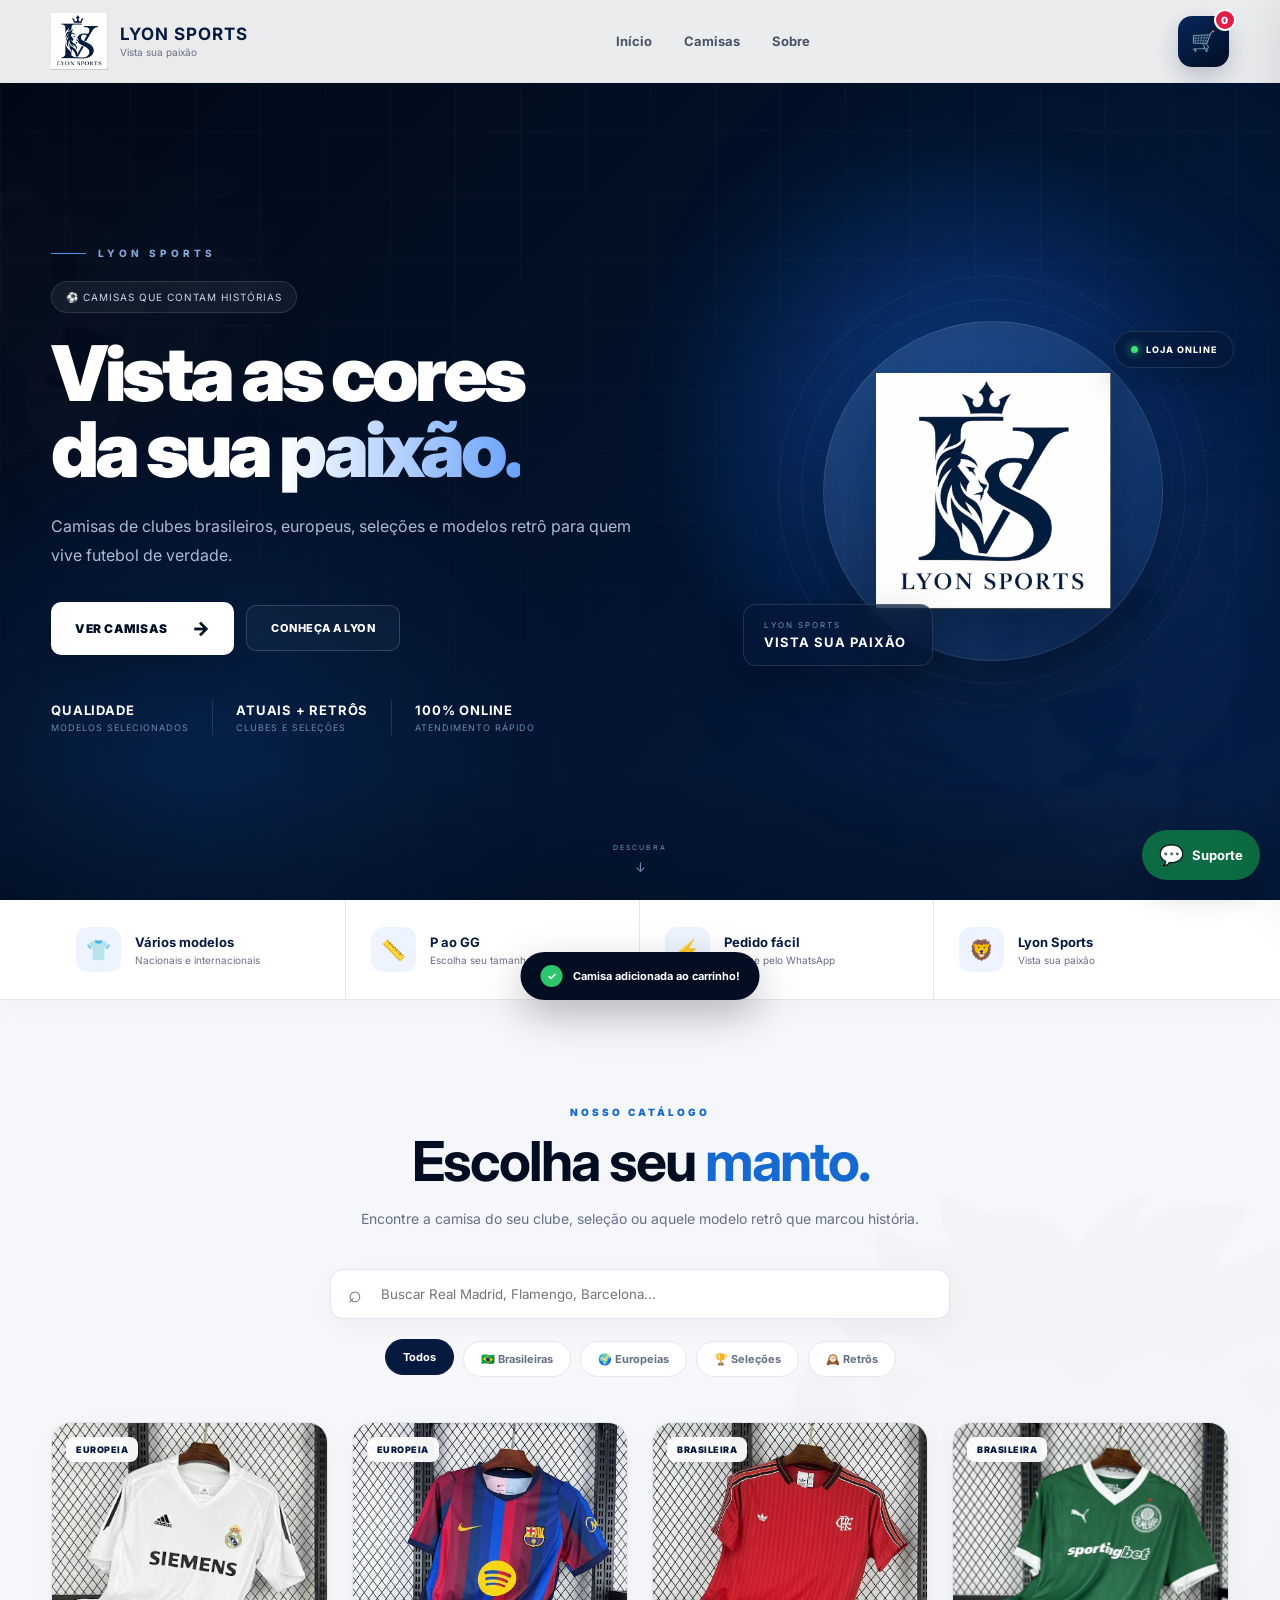
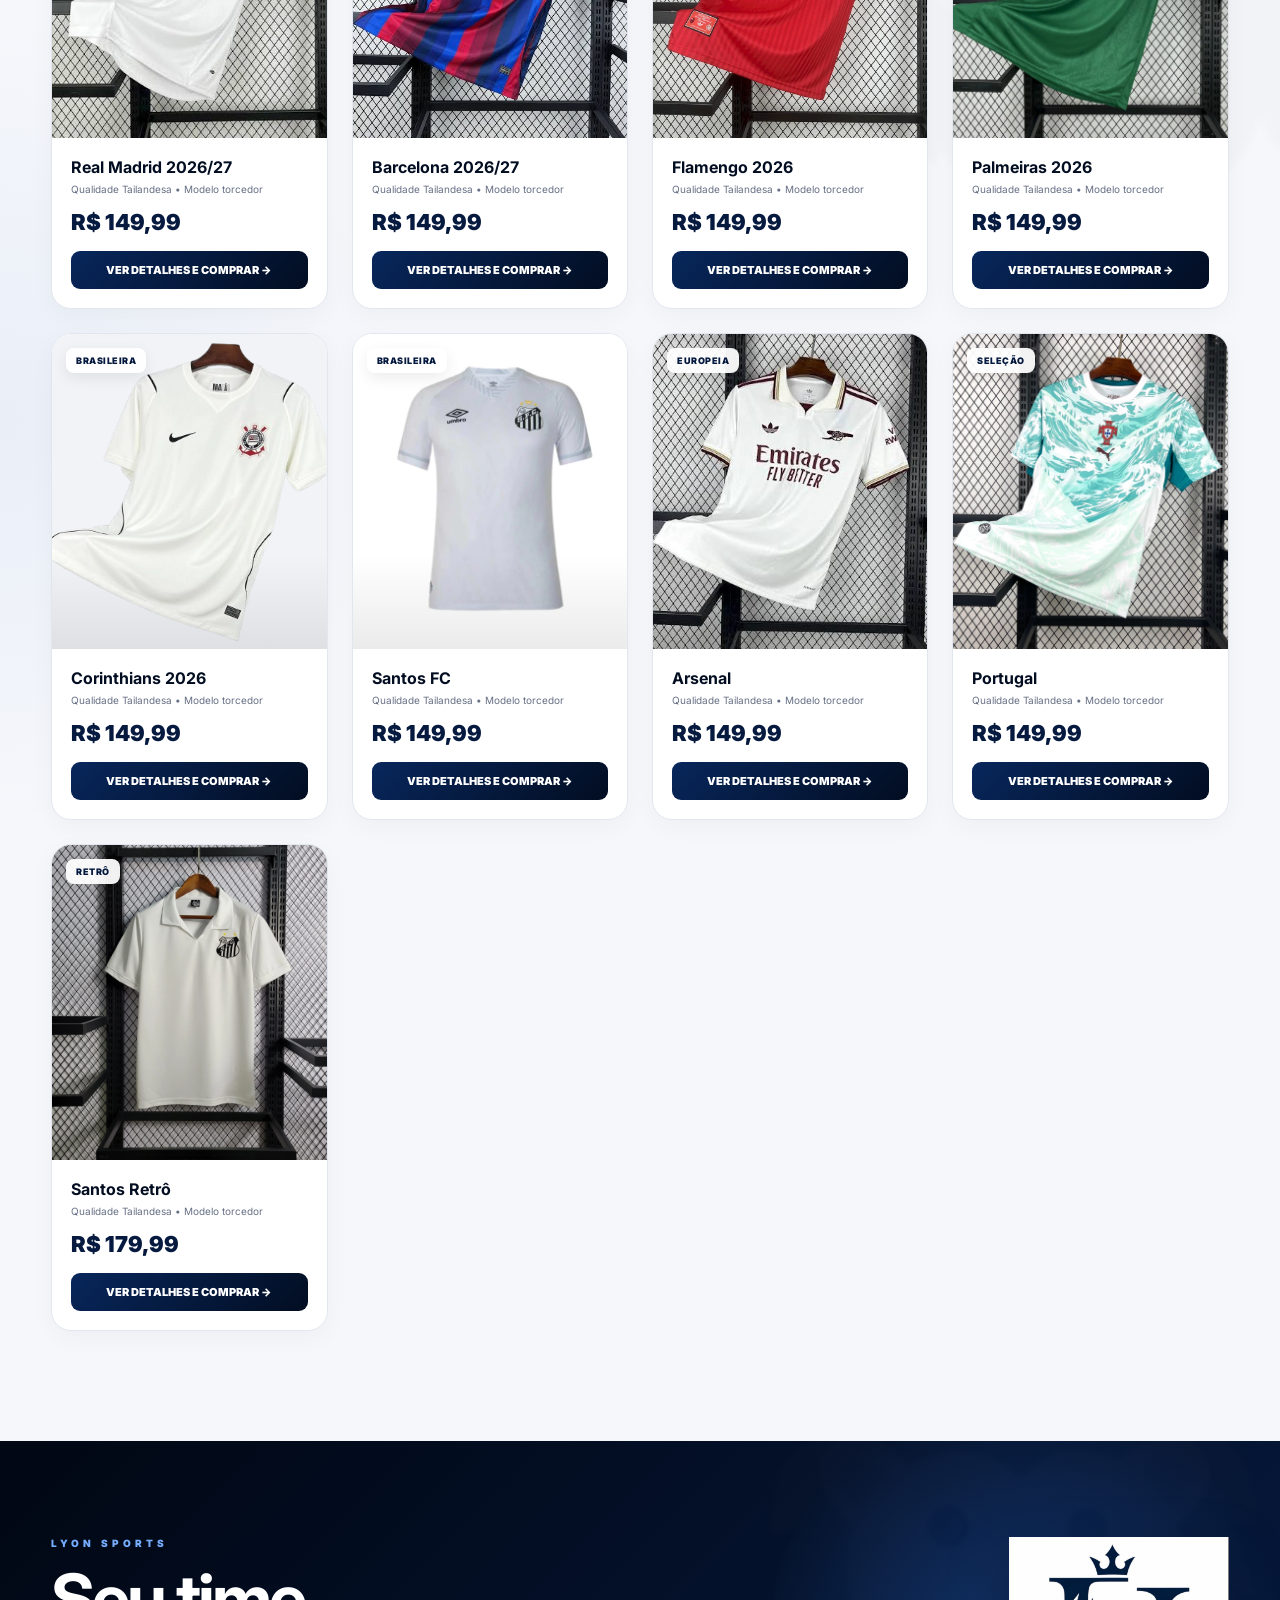
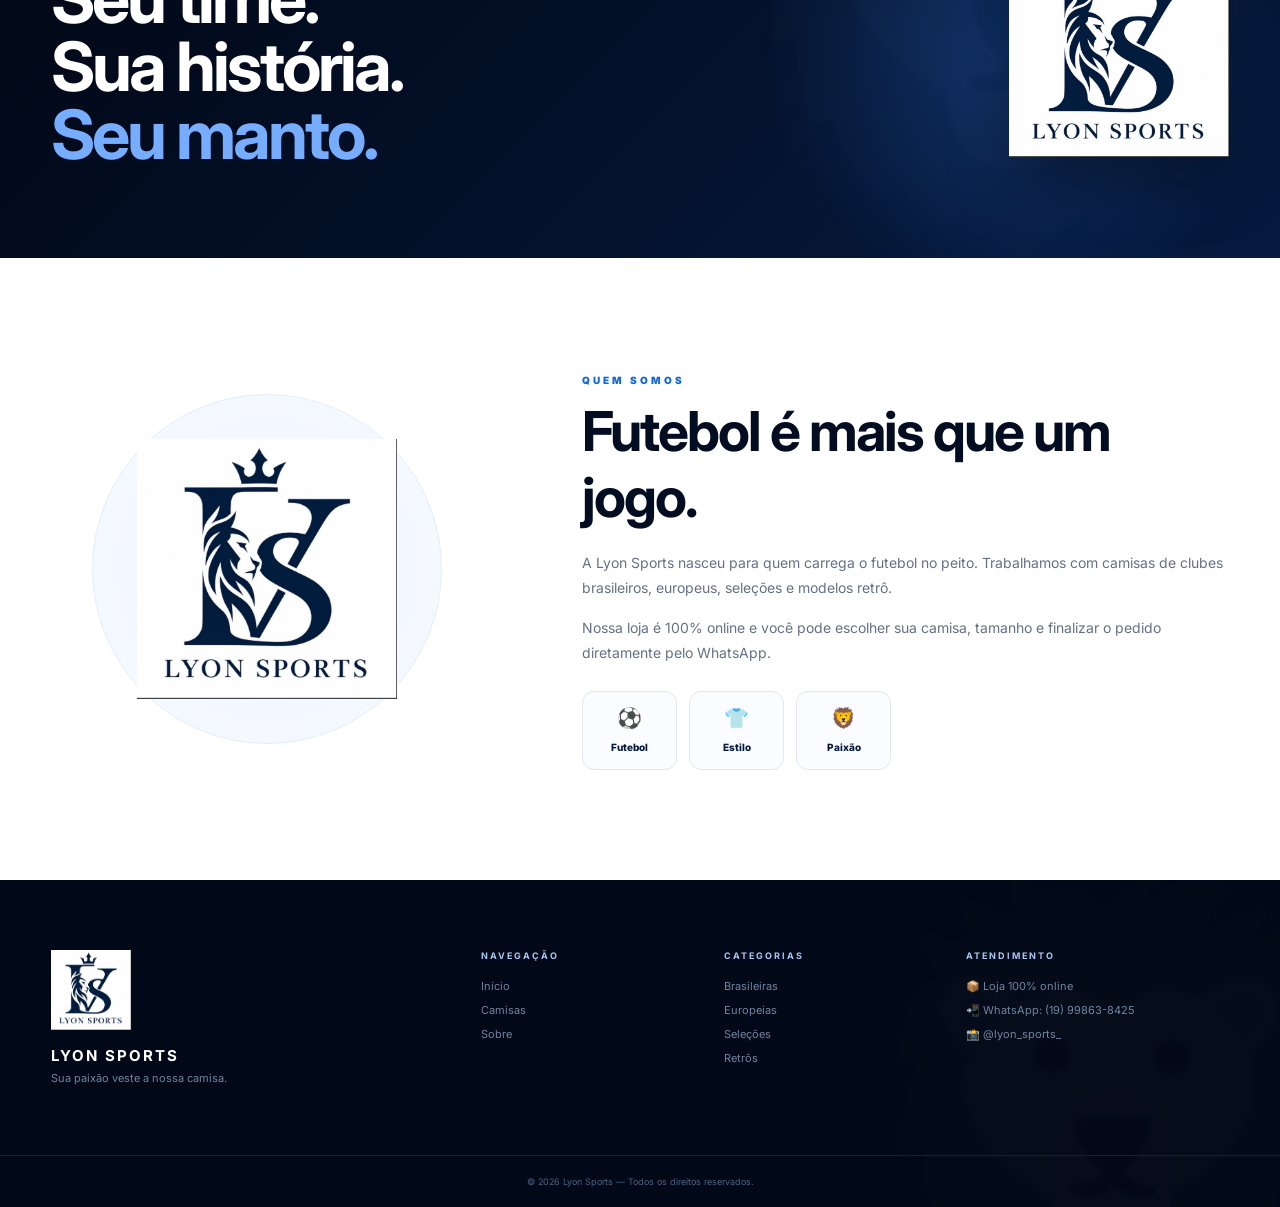
==== index.html @ c2b3d921 "Add files via upload" ====
<!DOCTYPE html>
<html lang="pt-BR">

<head>
    <meta charset="UTF-8">

    <meta
        name="viewport"
        content="width=device-width, initial-scale=1.0"
    >

    <meta
        name="description"
        content="Lyon Sports - Camisas de futebol nacionais, internacionais, seleções e retrôs."
    >

    <title>Lyon Sports | Camisas de Time</title>

    <link rel="stylesheet" href="style.css">
</head>

<body>


<!-- =========================
     TELA DE CARREGAMENTO
========================= -->

<div id="loader" class="loader">

    <div class="loader-lion">
        🦁
    </div>

    <div class="loader-content">

        <div class="loader-logo-box">

            <div class="loader-circle circle-1"></div>
            <div class="loader-circle circle-2"></div>

            <img
                src="img/logo.png"
                alt="Lyon Sports"
                class="loader-logo"
            >

        </div>

        <h1>LYON SPORTS</h1>

        <p>
            SUA PAIXÃO VESTE A NOSSA CAMISA
        </p>

        <div class="loading-bar">
            <div class="loading-progress"></div>
        </div>

    </div>

</div>


<!-- =========================
     HEADER
========================= -->

<header class="header">

    <div class="container header-content">

        <a href="#inicio" class="logo-area">

            <img
                src="img/logo.png"
                alt="Lyon Sports"
                class="logo"
            >

            <div>
                <strong>LYON SPORTS</strong>
                <span>Vista sua paixão</span>
            </div>

        </a>


        <nav class="nav">

            <a href="#inicio">
                Início
            </a>

            <a href="#produtos">
                Camisas
            </a>

            <a href="#sobre">
                Sobre
            </a>

        </nav>


        <button
            class="cart-button"
            onclick="abrirCarrinho()"
            aria-label="Abrir carrinho"
        >

            🛒

            <span id="cart-count">
                0
            </span>

        </button>

    </div>

</header>


<main>


<!-- =========================
     HERO
========================= -->

<section class="hero" id="inicio">

    <!-- LEÕES DECORATIVOS -->

    <div class="lion-decoration lion-1">
        🦁
    </div>

    <div class="lion-decoration lion-2">
        🦁
    </div>


    <!-- LUZES -->

    <div class="hero-light light-1"></div>
    <div class="hero-light light-2"></div>


    <div class="container hero-content">


        <!-- TEXTO -->

        <div class="hero-text">

            <div class="hero-brand">

                <span class="brand-line"></span>

                <span>
                    LYON SPORTS
                </span>

            </div>


            <div class="hero-tag">

                ⚽ CAMISAS QUE CONTAM HISTÓRIAS

            </div>


            <h1>

                Vista as cores

                <br>

                da sua

                <span>
                    paixão.
                </span>

            </h1>


            <p>

                Camisas de clubes brasileiros,
                europeus, seleções e modelos retrô
                para quem vive futebol de verdade.

            </p>


            <div class="hero-buttons">

                <a
                    href="#produtos"
                    class="primary-button"
                >

                    VER CAMISAS

                    <span>→</span>

                </a>


                <a
                    href="#sobre"
                    class="secondary-button"
                >

                    CONHEÇA A LYON

                </a>

            </div>


            <div class="hero-info hero-presentation">
                <div><strong>QUALIDADE</strong><span>Modelos selecionados</span></div>
                <span class="divider"></span>
                <div><strong>ATUAIS + RETRÔS</strong><span>Clubes e seleções</span></div>
                <span class="divider"></span>
                <div><strong>100% ONLINE</strong><span>Atendimento rápido</span></div>
            </div>

        </div>


        <!-- LOGO GRANDE -->

        <div class="hero-logo-area">

            <div class="hero-circle circle-outside"></div>

            <div class="hero-circle circle-middle"></div>


            <div class="hero-logo-glow"></div>


            <div class="floating-logo">

                <img
                    src="img/logo.png"
                    alt="Lyon Sports"
                >

            </div>


            <div class="floating-card card-price hero-quality-card">
                <small>LYON SPORTS</small>
                <strong>VISTA SUA PAIXÃO</strong>
            </div>


            <div class="floating-card card-online">

                <span class="online-dot"></span>

                LOJA ONLINE

            </div>

        </div>

    </div>


    <a
        href="#produtos"
        class="scroll-down"
    >

        <span>
            DESCUBRA
        </span>

        ↓

    </a>

</section>



<!-- =========================
     BENEFÍCIOS
========================= -->

<section class="benefits">

    <div class="container benefits-grid">

        <div class="benefit">

            <div class="benefit-icon">
                👕
            </div>

            <div>

                <h3>
                    Vários modelos
                </h3>

                <p>
                    Nacionais e internacionais
                </p>

            </div>

        </div>


        <div class="benefit">

            <div class="benefit-icon">
                📏
            </div>

            <div>

                <h3>
                    P ao GG
                </h3>

                <p>
                    Escolha seu tamanho
                </p>

            </div>

        </div>


        <div class="benefit">

            <div class="benefit-icon">
                ⚡
            </div>

            <div>

                <h3>
                    Pedido fácil
                </h3>

                <p>
                    Finalize pelo WhatsApp
                </p>

            </div>

        </div>


        <div class="benefit">

            <div class="benefit-icon">
                🦁
            </div>

            <div>

                <h3>
                    Lyon Sports
                </h3>

                <p>
                    Vista sua paixão
                </p>

            </div>

        </div>

    </div>

</section>



<!-- =========================
     CATÁLOGO
========================= -->

<section
    class="products-section"
    id="produtos"
>

    <!-- LEÃO NO FUNDO -->

    <div class="catalog-lion">
        🦁
    </div>


    <div class="container">

        <div class="section-heading">

            <span class="section-mini-title">
                NOSSO CATÁLOGO
            </span>

            <h2>
                Escolha seu
                <span>manto.</span>
            </h2>

            <p>
                Encontre a camisa do seu clube,
                seleção ou aquele modelo retrô
                que marcou história.
            </p>

        </div>


        <!-- PESQUISA -->

        <div class="search-container">

            <div class="search-box">

                <span>⌕</span>

                <input
                    type="text"
                    id="search"
                    placeholder="Buscar Real Madrid, Flamengo, Barcelona..."
                    oninput="renderProdutos()"
                >

            </div>

        </div>


        <!-- FILTROS -->

        <div class="filters">

            <button
                class="filter active"
                onclick="filtrar('Todos', this)"
            >
                Todos
            </button>


            <button
                class="filter"
                onclick="filtrar('Brasileira', this)"
            >
                🇧🇷 Brasileiras
            </button>


            <button
                class="filter"
                onclick="filtrar('Europeia', this)"
            >
                🌍 Europeias
            </button>


            <button
                class="filter"
                onclick="filtrar('Seleção', this)"
            >
                🏆 Seleções
            </button>


            <button
                class="filter"
                onclick="filtrar('Retrô', this)"
            >
                🕰️ Retrôs
            </button>

        </div>


        <!-- PRODUTOS -->

        <div
            id="products-grid"
            class="products-grid"
        >
        </div>

    </div>

</section>



<!-- =========================
     BANNER
========================= -->

<section class="store-banner">

    <div class="banner-lion">
        🦁
    </div>

    <div class="container banner-content">

        <div>

            <span>
                LYON SPORTS
            </span>

            <h2>
                Seu time.
                <br>
                Sua história.
                <br>
                <strong>Seu manto.</strong>
            </h2>

        </div>


        <div class="banner-logo">

            <img
                src="img/logo.png"
                alt="Lyon Sports"
            >

        </div>

    </div>

</section>



<!-- =========================
     SOBRE
========================= -->

<section
    class="about"
    id="sobre"
>

    <div class="container about-content">


        <div class="about-logo-area">

            <div class="about-circle"></div>

            <img
                src="img/logo.png"
                alt="Lyon Sports"
            >

        </div>


        <div class="about-text">

            <span class="section-mini-title">
                QUEM SOMOS
            </span>

            <h2>
                Futebol é mais
                que um jogo.
            </h2>

            <p>

                A Lyon Sports nasceu para quem
                carrega o futebol no peito.

                Trabalhamos com camisas de clubes
                brasileiros, europeus, seleções
                e modelos retrô.

            </p>

            <p>

                Nossa loja é 100% online e você
                pode escolher sua camisa,
                tamanho e finalizar o pedido
                diretamente pelo WhatsApp.

            </p>


            <div class="about-features">

                <div>
                    <strong>⚽</strong>
                    <span>Futebol</span>
                </div>

                <div>
                    <strong>👕</strong>
                    <span>Estilo</span>
                </div>

                <div>
                    <strong>🦁</strong>
                    <span>Paixão</span>
                </div>

            </div>

        </div>

    </div>

</section>


</main>



<!-- =========================
     DETALHES DO PRODUTO
========================= -->
<div id="product-modal-overlay" class="product-modal-overlay" onclick="fecharProduto()"></div>
<div id="product-modal" class="product-modal" role="dialog" aria-modal="true" aria-label="Detalhes da camisa">
    <button class="product-modal-close" onclick="fecharProduto()" aria-label="Fechar">✕</button>
    <div class="product-modal-grid">
        <div class="product-gallery-view">
            <button class="gallery-arrow gallery-prev" onclick="mudarFotoProduto(-1)" aria-label="Foto anterior">‹</button>
            <img id="modal-product-image" src="" alt="Camisa">
            <button class="gallery-arrow gallery-next" onclick="mudarFotoProduto(1)" aria-label="Próxima foto">›</button>
            <div id="modal-thumbnails" class="modal-thumbnails"></div>
            <div class="swipe-hint">← arraste para ver outros ângulos →</div>
        </div>
        <div class="product-modal-info">
            <span id="modal-category" class="modal-category"></span>
            <h2 id="modal-name"></h2>
            <div id="modal-price" class="modal-price"></div>
            <p id="modal-description" class="modal-description"></p>
            <div class="product-benefits">
                <span>✓ Qualidade tailandesa</span><span>✓ Acabamento premium</span><span>✓ Loja 100% online</span>
            </div>
            <label class="modal-label" for="modal-size">TAMANHO</label>
            <select id="modal-size" class="size-select"></select>
            <label class="personalize-box">
                <input type="checkbox" id="modal-personalize" onchange="alternarPersonalizacao(); atualizarPrecoModal()">
                <span><strong>Personalizar nome + número</strong><small>+ R$ 5,00</small></span>
            </label>
            <div id="personalize-fields" class="personalize-fields">
                <input id="modal-custom-name" maxlength="18" placeholder="Nome nas costas">
                <input id="modal-custom-number" maxlength="2" inputmode="numeric" placeholder="Número">
            </div>
            <button class="add-button modal-buy" onclick="adicionarProdutoModal()">🛒 ADICIONAR AO CARRINHO</button>
        </div>
    </div>
</div>

<!-- =========================
     CARRINHO
========================= -->

<div
    id="cart-overlay"
    class="cart-overlay"
    onclick="fecharCarrinho()"
>
</div>


<aside
    id="cart"
    class="cart"
>

    <div class="cart-header">

        <div>

            <span>
                LYON SPORTS
            </span>

            <h2>
                Seu carrinho
            </h2>

        </div>


        <button
            onclick="fecharCarrinho()"
            class="close-cart"
        >
            ✕
        </button>

    </div>


    <div
        id="cart-items"
        class="cart-items"
    >
    </div>


    <div class="cart-footer">

        <div class="cart-total">

            <span>
                Total
            </span>

            <strong
                id="cart-total"
            >
                R$ 0,00
            </strong>

        </div>


        <button
            class="whatsapp-button"
            onclick="finalizarWhatsApp()"
        >

            📲 FINALIZAR PELO WHATSAPP

        </button>


        <button
            class="clear-cart"
            onclick="limparCarrinho()"
        >

            Limpar carrinho

        </button>

    </div>

</aside>



<!-- =========================
     FOOTER
========================= -->

<footer>

    <div class="footer-lion">
        🦁
    </div>


    <div class="container footer-content">


        <div class="footer-brand">

            <img
                src="img/logo.png"
                alt="Lyon Sports"
            >

            <h3>
                LYON SPORTS
            </h3>

            <p>
                Sua paixão veste
                a nossa camisa.
            </p>

        </div>


        <div>

            <h4>
                NAVEGAÇÃO
            </h4>

            <a href="#inicio">
                Início
            </a>

            <a href="#produtos">
                Camisas
            </a>

            <a href="#sobre">
                Sobre
            </a>

        </div>


        <div>

            <h4>
                CATEGORIAS
            </h4>

            <a href="#produtos">
                Brasileiras
            </a>

            <a href="#produtos">
                Europeias
            </a>

            <a href="#produtos">
                Seleções
            </a>

            <a href="#produtos">
                Retrôs
            </a>

        </div>


        <div>

            <h4>
                ATENDIMENTO
            </h4>

            <p>
                📦 Loja 100% online
            </p>

            <p>
                📲 WhatsApp: (19) 99863-8425
            </p>

            <p>
                📸 @lyon_sports_
            </p>

        </div>

    </div>


    <div class="copyright">

        © 2026 Lyon Sports —
        Todos os direitos reservados.

    </div>

</footer>


<a class="floating-support" href="https://wa.me/5519998638425?text=Ol%C3%A1%21%20Preciso%20de%20ajuda%20com%20a%20Lyon%20Sports." target="_blank" rel="noopener" aria-label="Suporte pelo WhatsApp">
    <span>💬</span><strong>Suporte</strong>
</a>

<!-- TOAST -->

<div
    id="toast"
    class="toast"
>

    <span>✓</span>

    Camisa adicionada ao carrinho!

</div>


<script src="script.js"></script>

</body>
</html>
---- style.css ----
@import url('https://fonts.googleapis.com/css2?family=Inter:wght@400;500;600;700;800;900&display=swap');


/* =========================
   CONFIGURAÇÕES
========================= */

:root {

    --blue-950: #010817;
    --blue-900: #020d21;
    --blue-850: #04152f;
    --blue-800: #061a40;
    --blue-700: #08275c;
    --blue-600: #0b3b82;
    --blue-500: #1769d2;
    --blue-400: #4a91f2;
    --blue-300: #76adff;

    --white: #ffffff;

    --background: #f5f7fb;

    --text: #101828;

    --gray: #667085;

    --gray-light: #eef1f6;

    --border: #e2e7ef;

    --green: #25d366;

    --red: #e11d48;

    --shadow:
        0 20px 50px
        rgba(2, 13, 33, .10);
}


* {
    margin: 0;
    padding: 0;
    box-sizing: border-box;
}


html {
    scroll-behavior: smooth;
}


body {

    font-family:
        "Inter",
        Arial,
        sans-serif;

    background:
        var(--background);

    color:
        var(--text);

    overflow-x:
        hidden;
}


body.no-scroll {
    overflow: hidden;
}


a {
    text-decoration: none;
    color: inherit;
}


button,
input,
select {

    font-family:
        inherit;
}


button {
    cursor: pointer;
}


img {
    max-width: 100%;
}


.container {

    width:
        min(1180px, 92%);

    margin:
        0 auto;
}



/* =========================
   LOADER
========================= */

.loader {

    position: fixed;

    inset: 0;

    z-index: 99999;

    display: flex;

    justify-content: center;
    align-items: center;

    background:

        radial-gradient(
            circle at center,
            #0c397c 0%,
            #061a40 37%,
            #010713 75%
        );

    transition:
        opacity .8s ease,
        visibility .8s ease;
}


.loader.hidden {

    opacity: 0;

    visibility: hidden;

    pointer-events: none;
}


.loader-lion {

    position: absolute;

    font-size: 650px;

    opacity: .018;

    filter: grayscale(1);

    user-select: none;

    animation:
        lionLoader 7s
        ease-in-out infinite;
}


.loader-content {

    position: relative;

    z-index: 2;

    text-align: center;

    color: white;

    animation:
        loaderEntrance
        .9s ease;
}


.loader-logo-box {

    position: relative;

    width: 170px;
    height: 170px;

    margin:
        0 auto 30px;

    display: grid;

    place-items: center;
}


.loader-logo {

    position: relative;

    z-index: 5;

    width: 125px;

    filter:
        drop-shadow(
            0 15px 25px
            rgba(0,0,0,.4)
        );

    animation:
        loaderLogo
        2s ease-in-out infinite;
}


.loader-circle {

    position: absolute;

    border-radius: 50%;
}


.circle-1 {

    inset: 0;

    border:
        1px solid
        rgba(102,163,255,.35);

    border-top-color:
        var(--blue-300);

    animation:
        rotateCircle
        3s linear infinite;
}


.circle-2 {

    inset: 17px;

    border:
        1px dashed
        rgba(255,255,255,.15);

    animation:
        rotateReverse
        5s linear infinite;
}


.loader h1 {

    font-size: 27px;

    letter-spacing: 7px;

    font-weight: 900;

    margin-bottom: 8px;
}


.loader p {

    font-size: 10px;

    letter-spacing: 3px;

    color:
        #a9bfdf;
}


.loading-bar {

    width: 250px;

    height: 3px;

    margin:
        28px auto 0;

    background:
        rgba(255,255,255,.1);

    border-radius:
        50px;

    overflow: hidden;
}


.loading-progress {

    height: 100%;

    width: 0;

    border-radius:
        inherit;

    background:

        linear-gradient(
            90deg,
            var(--blue-500),
            #85b7ff
        );

    animation:
        loadingBar
        1.8s ease forwards;
}


@keyframes loadingBar {

    to {
        width: 100%;
    }

}


@keyframes loaderEntrance {

    from {

        opacity: 0;

        transform:
            translateY(20px)
            scale(.9);
    }

    to {

        opacity: 1;

        transform:
            translateY(0)
            scale(1);
    }

}


@keyframes loaderLogo {

    0%,
    100% {

        transform:
            translateY(0)
            scale(1);
    }

    50% {

        transform:
            translateY(-8px)
            scale(1.05);
    }

}


@keyframes rotateCircle {

    to {
        transform:
            rotate(360deg);
    }

}


@keyframes rotateReverse {

    to {
        transform:
            rotate(-360deg);
    }

}


@keyframes lionLoader {

    0%,
    100% {
        transform: scale(1);
    }

    50% {
        transform: scale(1.08);
    }

}



/* =========================
   HEADER
========================= */

.header {

    position: fixed;

    top: 0;
    left: 0;

    width: 100%;

    z-index: 1000;

    background:
        rgba(255,255,255,.92);

    backdrop-filter:
        blur(18px);

    -webkit-backdrop-filter:
        blur(18px);

    border-bottom:
        1px solid
        rgba(226,231,239,.8);

    transition:
        box-shadow .3s,
        background .3s;
}


.header.scrolled {

    background:
        rgba(255,255,255,.97);

    box-shadow:
        0 8px 30px
        rgba(0,0,0,.06);
}


.header-content {

    height: 82px;

    display: flex;

    align-items: center;

    justify-content:
        space-between;
}


.logo-area {

    display: flex;

    align-items: center;

    gap: 12px;
}


.logo {

    width: 57px;
    height: 57px;

    object-fit: contain;

    transition:
        transform .4s ease;
}


.logo-area:hover
.logo {

    transform:
        rotate(-7deg)
        scale(1.08);
}


.logo-area > div {

    display: flex;

    flex-direction: column;
}


.logo-area strong {

    color:
        var(--blue-800);

    font-size: 17px;

    letter-spacing: 1px;
}


.logo-area span {

    color:
        var(--gray);

    font-size: 10px;

    margin-top: 2px;
}


.nav {

    display: flex;

    align-items: center;

    gap: 32px;
}


.nav a {

    position: relative;

    color:
        #475467;

    font-size: 13px;

    font-weight: 700;

    transition:
        color .2s;
}


.nav a::after {

    content: "";

    position: absolute;

    left: 0;
    bottom: -8px;

    width: 0;
    height: 2px;

    background:
        var(--blue-600);

    transition:
        width .25s;
}


.nav a:hover {

    color:
        var(--blue-700);
}


.nav a:hover::after {

    width: 100%;
}


.cart-button {

    position: relative;

    width: 51px;
    height: 51px;

    border: none;

    border-radius: 14px;

    background:

        linear-gradient(
            145deg,
            var(--blue-700),
            var(--blue-900)
        );

    color: white;

    font-size: 20px;

    box-shadow:
        0 10px 25px
        rgba(6,26,64,.22);

    transition:
        transform .25s,
        box-shadow .25s;
}


.cart-button:hover {

    transform:
        translateY(-3px);

    box-shadow:
        0 15px 30px
        rgba(6,26,64,.3);
}


.cart-button.bump {

    animation:
        cartBump .4s ease;
}


#cart-count {

    position: absolute;

    top: -7px;
    right: -7px;

    width: 22px;
    height: 22px;

    display: grid;

    place-items: center;

    background:
        var(--red);

    color: white;

    border-radius: 50%;

    border:
        2px solid white;

    font-size: 10px;

    font-weight: 900;
}


@keyframes cartBump {

    50% {
        transform:
            scale(1.2)
            rotate(-8deg);
    }

}



/* =========================
   HERO
========================= */

.hero {

    position: relative;

    min-height: 100vh;

    padding-top: 82px;

    display: flex;

    align-items: center;

    overflow: hidden;

    color: white;

    background:

        radial-gradient(
            circle at 72% 45%,
            rgba(30,112,235,.28),
            transparent 28%
        ),

        radial-gradient(
            circle at 15% 85%,
            rgba(20,79,170,.20),
            transparent 30%
        ),

        linear-gradient(
            135deg,
            #010713 0%,
            #03122a 50%,
            #061f4b 100%
        );
}


.hero::before {

    content: "";

    position: absolute;

    inset: 0;

    opacity: .06;

    background-image:

        linear-gradient(
            rgba(255,255,255,.5) 1px,
            transparent 1px
        ),

        linear-gradient(
            90deg,
            rgba(255,255,255,.5) 1px,
            transparent 1px
        );

    background-size:
        65px 65px;

    mask-image:

        linear-gradient(
            to bottom,
            black,
            transparent
        );
}


.hero::after {

    content: "";

    position: absolute;

    left: 0;
    bottom: 0;

    width: 100%;
    height: 130px;

    background:

        linear-gradient(
            to top,
            rgba(0,0,0,.25),
            transparent
        );

    pointer-events: none;
}


.hero-content {

    position: relative;

    z-index: 5;

    display: grid;

    grid-template-columns:
        1.15fr .85fr;

    align-items: center;

    gap: 70px;

    min-height:
        calc(100vh - 82px);

    padding:
        70px 0;
}


.hero-text {

    animation:
        heroTextEntrance
        1s ease .15s both;
}


.hero-brand {

    display: flex;

    align-items: center;

    gap: 12px;

    color:
        #85a7d7;

    font-size: 10px;

    font-weight: 800;

    letter-spacing: 4px;

    margin-bottom: 22px;
}


.brand-line {

    width: 35px;
    height: 1px;

    background:
        var(--blue-400);
}


.hero-tag {

    display: inline-block;

    padding:
        9px 14px;

    border:
        1px solid
        rgba(255,255,255,.12);

    border-radius: 50px;

    background:
        rgba(255,255,255,.055);

    color:
        #c8d7eb;

    font-size: 10px;

    letter-spacing: 1px;

    margin-bottom: 23px;
}


.hero h1 {

    font-size:
        clamp(
            52px,
            6vw,
            82px
        );

    line-height: .98;

    letter-spacing:
        -4px;

    font-weight: 900;

    margin-bottom: 25px;
}


.hero h1 span {

    background:

        linear-gradient(
            90deg,
            #ffffff,
            #68a2fa
        );

    -webkit-background-clip:
        text;

    background-clip:
        text;

    color:
        transparent;
}


.hero-text > p {

    max-width: 590px;

    color:
        #aabbd3;

    font-size: 16px;

    line-height: 1.8;

    margin-bottom: 32px;
}


.hero-buttons {

    display: flex;

    align-items: center;

    gap: 12px;

    flex-wrap: wrap;
}


.primary-button {

    display: inline-flex;

    align-items: center;

    gap: 24px;

    padding:
        15px 24px;

    border-radius: 10px;

    background: white;

    color:
        var(--blue-900);

    font-size: 12px;

    font-weight: 900;

    letter-spacing: .5px;

    box-shadow:
        0 12px 30px
        rgba(0,0,0,.18);

    transition:
        transform .25s,
        box-shadow .25s;
}


.primary-button span {

    font-size: 19px;

    transition:
        transform .25s;
}


.primary-button:hover {

    transform:
        translateY(-3px);

    box-shadow:
        0 18px 35px
        rgba(0,0,0,.28);
}


.primary-button:hover span {

    transform:
        translateX(5px);
}


.secondary-button {

    padding:
        15px 24px;

    border:
        1px solid
        rgba(255,255,255,.16);

    border-radius: 10px;

    color: white;

    font-size: 11px;

    font-weight: 800;

    letter-spacing: .5px;

    background:
        rgba(255,255,255,.03);

    transition:
        .25s;
}


.secondary-button:hover {

    background:
        rgba(255,255,255,.08);

    border-color:
        rgba(255,255,255,.3);
}


.hero-info {

    display: flex;

    align-items: center;

    gap: 23px;

    margin-top: 45px;
}


.hero-info > div {

    display: flex;

    flex-direction: column;
}


.hero-info strong {

    font-size: 16px;

    color: white;
}


.hero-info span:not(.divider) {

    color:
        #7089ad;

    font-size: 9px;

    text-transform:
        uppercase;

    letter-spacing: 1px;

    margin-top: 4px;
}


.divider {

    width: 1px;
    height: 35px;

    background:
        rgba(255,255,255,.12);
}



/* =========================
   LOGO HERO
========================= */

.hero-logo-area {

    position: relative;

    min-height: 520px;

    display: flex;

    justify-content: center;

    align-items: center;

    animation:
        heroLogoEntrance
        1.2s ease .25s both;
}


.hero-logo-glow {

    position: absolute;

    width: 350px;
    height: 350px;

    border-radius: 50%;

    background:
        #1269e5;

    opacity: .20;

    filter:
        blur(110px);
}


.floating-logo {

    position: relative;

    z-index: 4;

    width: 340px;
    height: 340px;

    border-radius: 50%;

    display: grid;

    place-items: center;

    background:

        linear-gradient(
            145deg,
            rgba(255,255,255,.10),
            rgba(255,255,255,.015)
        );

    border:
        1px solid
        rgba(255,255,255,.11);

    box-shadow:

        inset
        0 0 40px
        rgba(255,255,255,.025),

        0 40px 70px
        rgba(0,0,0,.28);

    backdrop-filter:
        blur(10px);

    animation:
        logoFloat
        4.5s ease-in-out infinite;
}


.floating-logo img {

    width: 235px;

    position: relative;

    z-index: 5;

    filter:
        drop-shadow(
            0 25px 30px
            rgba(0,0,0,.4)
        );
}


.hero-circle {

    position: absolute;

    border-radius: 50%;

    pointer-events: none;
}


.circle-outside {

    width: 430px;
    height: 430px;

    border:
        1px dashed
        rgba(255,255,255,.09);

    animation:
        rotateCircle
        25s linear infinite;
}


.circle-middle {

    width: 385px;
    height: 385px;

    border:
        1px solid
        rgba(73,145,242,.12);

    animation:
        rotateReverse
        18s linear infinite;
}


.floating-card {

    position: absolute;

    z-index: 10;

    border:
        1px solid
        rgba(255,255,255,.12);

    background:
        rgba(5,24,57,.72);

    backdrop-filter:
        blur(15px);

    box-shadow:
        0 15px 35px
        rgba(0,0,0,.25);
}


.card-price {

    left: -15px;

    bottom: 85px;

    padding:
        15px 20px;

    border-radius: 13px;

    display: flex;

    flex-direction: column;

    animation:
        cardFloat
        5s ease-in-out infinite;
}


.card-price small {

    color:
        #7892b6;

    font-size: 8px;

    letter-spacing: 2px;
}


.card-price strong {

    font-size: 20px;

    margin-top: 4px;
}


.card-online {

    right: -5px;

    top: 100px;

    padding:
        12px 16px;

    border-radius: 50px;

    font-size: 9px;

    font-weight: 800;

    letter-spacing: 1px;

    display: flex;

    align-items: center;

    gap: 8px;

    animation:
        cardFloat
        4s ease-in-out infinite reverse;
}


.online-dot {

    width: 7px;
    height: 7px;

    border-radius: 50%;

    background:
        #3ce278;

    box-shadow:
        0 0 10px
        #3ce278;
}


.lion-decoration {

    position: absolute;

    pointer-events: none;

    user-select: none;

    filter: grayscale(1);

    color: white;

    opacity: .018;
}


.lion-1 {

    font-size: 500px;

    right: -120px;

    bottom: -80px;

    transform:
        rotate(-12deg);
}


.lion-2 {

    font-size: 350px;

    left: -120px;

    top: 110px;

    transform:
        rotate(18deg);
}


.hero-light {

    position: absolute;

    border-radius: 50%;

    filter:
        blur(120px);
}


.light-1 {

    width: 350px;
    height: 350px;

    background:
        rgba(20,104,230,.17);

    right: 5%;
    top: 25%;
}


.light-2 {

    width: 280px;
    height: 280px;

    background:
        rgba(31,90,180,.12);

    left: 5%;
    bottom: 0;
}


.scroll-down {

    position: absolute;

    z-index: 20;

    left: 50%;
    bottom: 25px;

    transform:
        translateX(-50%);

    display: flex;

    flex-direction: column;

    align-items: center;

    gap: 7px;

    color:
        #7892b6;

    font-size: 13px;

    animation:
        scrollBounce
        2s infinite;
}


.scroll-down span {

    font-size: 7px;

    letter-spacing: 2px;
}


@keyframes logoFloat {

    0%,
    100% {

        transform:
            translateY(0)
            rotate(0deg);
    }

    50% {

        transform:
            translateY(-17px)
            rotate(2deg);
    }

}


@keyframes cardFloat {

    0%,
    100% {
        transform:
            translateY(0);
    }

    50% {
        transform:
            translateY(-10px);
    }

}


@keyframes scrollBounce {

    50% {

        transform:
            translateX(-50%)
            translateY(7px);
    }

}


@keyframes heroTextEntrance {

    from {

        opacity: 0;

        transform:
            translateX(-35px);
    }

    to {

        opacity: 1;

        transform:
            translateX(0);
    }

}


@keyframes heroLogoEntrance {

    from {

        opacity: 0;

        transform:
            translateX(40px)
            scale(.85);
    }

    to {

        opacity: 1;

        transform:
            translateX(0)
            scale(1);
    }

}



/* =========================
   BENEFÍCIOS
========================= */

.benefits {

    position: relative;

    z-index: 10;

    background:
        white;

    border-bottom:
        1px solid
        var(--border);

    box-shadow:
        0 10px 30px
        rgba(0,0,0,.025);
}


.benefits-grid {

    display: grid;

    grid-template-columns:
        repeat(4, 1fr);
}


.benefit {

    display: flex;

    align-items: center;

    gap: 14px;

    padding:
        27px 25px;

    border-right:
        1px solid
        var(--border);

    transition:
        background .2s;
}


.benefit:last-child {

    border-right: none;
}


.benefit:hover {

    background:
        #f8faff;
}


.benefit-icon {

    width: 45px;
    height: 45px;

    display: grid;

    place-items: center;

    border-radius: 12px;

    background:
        #eef4ff;

    font-size: 20px;
}


.benefit h3 {

    color:
        var(--blue-800);

    font-size: 13px;

    margin-bottom: 4px;
}


.benefit p {

    color:
        var(--gray);

    font-size: 10px;
}



/* =========================
   PRODUTOS
========================= */

.products-section {

    position: relative;

    padding:
        100px 0 110px;

    overflow: hidden;

    background:

        radial-gradient(
            circle at 0% 50%,
            rgba(20,80,180,.05),
            transparent 25%
        ),

        var(--background);
}


.catalog-lion {

    position: absolute;

    right: -180px;

    top: 150px;

    font-size: 600px;

    opacity: .018;

    filter:
        grayscale(1);

    user-select: none;
}


.section-heading {

    position: relative;

    z-index: 2;

    text-align: center;

    max-width: 650px;

    margin:
        0 auto 38px;
}


.section-mini-title {

    color:
        var(--blue-500);

    font-size: 10px;

    font-weight: 900;

    letter-spacing: 3px;
}


.section-heading h2 {

    color:
        var(--blue-900);

    font-size:
        clamp(38px, 5vw, 55px);

    letter-spacing: -2px;

    margin:
        8px 0 13px;
}


.section-heading h2 span {

    color:
        var(--blue-500);
}


.section-heading p {

    color:
        var(--gray);

    line-height: 1.7;

    font-size: 14px;
}


.search-container {

    position: relative;

    z-index: 2;

    display: flex;

    justify-content: center;

    margin-bottom: 22px;
}


.search-box {

    width:
        min(620px, 100%);

    position: relative;
}


.search-box span {

    position: absolute;

    left: 18px;
    top: 50%;

    transform:
        translateY(-50%);

    color:
        var(--gray);

    font-size: 23px;
}


.search-box input {

    width: 100%;

    padding:
        16px 20px
        16px 50px;

    border:
        1px solid
        var(--border);

    border-radius: 13px;

    background: white;

    outline: none;

    color:
        var(--text);

    box-shadow:
        0 8px 25px
        rgba(0,0,0,.035);

    transition:
        .2s;
}


.search-box input:focus {

    border-color:
        var(--blue-400);

    box-shadow:
        0 0 0 4px
        rgba(74,145,242,.08);
}


.filters {

    position: relative;

    z-index: 2;

    display: flex;

    justify-content: center;

    flex-wrap: wrap;

    gap: 9px;

    margin-bottom: 45px;
}


.filter {

    border:
        1px solid
        var(--border);

    border-radius: 50px;

    background: white;

    padding:
        10px 17px;

    color:
        var(--gray);

    font-size: 11px;

    font-weight: 700;

    transition:
        .2s;
}


.filter:hover,
.filter.active {

    color: white;

    border-color:
        var(--blue-800);

    background:
        var(--blue-800);

    transform:
        translateY(-2px);
}


.products-grid {

    position: relative;

    z-index: 2;

    display: grid;

    grid-template-columns:
        repeat(
            auto-fill,
            minmax(250px, 1fr)
        );

    gap: 24px;
}


.product-card {

    position: relative;

    overflow: hidden;

    background: white;

    border:
        1px solid
        var(--border);

    border-radius: 20px;

    box-shadow:
        0 7px 25px
        rgba(0,0,0,.035);

    transition:
        transform .3s,
        box-shadow .3s;

    animation:
        productEntrance
        .5s ease both;
}


.product-card:hover {

    transform:
        translateY(-7px);

    box-shadow:
        var(--shadow);
}


.product-image {

    position: relative;

    height: 315px;

    overflow: hidden;

    background:
        #f1f3f7;
}


.product-image::after {

    content: "";

    position: absolute;

    inset: 0;

    background:

        linear-gradient(
            to top,
            rgba(0,0,0,.08),
            transparent 30%
        );

    pointer-events: none;
}


.product-image img {

    width: 100%;
    height: 100%;

    object-fit: cover;

    transition:
        transform .45s ease;
}


.product-card:hover
.product-image img {

    transform:
        scale(1.055);
}


.product-category {

    position: absolute;

    z-index: 5;

    top: 14px;
    left: 14px;

    padding:
        7px 10px;

    border-radius: 8px;

    background:
        rgba(255,255,255,.94);

    color:
        var(--blue-800);

    box-shadow:
        0 5px 15px
        rgba(0,0,0,.08);

    font-size: 9px;

    font-weight: 900;

    text-transform:
        uppercase;

    letter-spacing: .5px;
}


.product-info {

    padding: 19px;
}


.product-info h3 {

    color:
        var(--blue-900);

    font-size: 16px;

    margin-bottom: 6px;
}


.product-description {

    color:
        var(--gray);

    font-size: 10px;

    margin-bottom: 14px;
}


.price {

    color:
        var(--blue-800);

    font-size: 22px;

    font-weight: 900;

    margin-bottom: 16px;
}


.size-label {

    color:
        #667085;

    font-size: 8px;

    font-weight: 900;

    letter-spacing: 1px;

    margin-bottom: 6px;
}


.size-select {

    width: 100%;

    padding: 10px;

    border:
        1px solid
        var(--border);

    border-radius: 9px;

    background: white;

    outline: none;

    margin-bottom: 10px;
}


.add-button {

    width: 100%;

    padding: 12px;

    border: none;

    border-radius: 9px;

    color: white;

    background:

        linear-gradient(
            135deg,
            var(--blue-700),
            var(--blue-900)
        );

    font-size: 11px;

    font-weight: 900;

    transition:
        transform .2s,
        box-shadow .2s;
}


.add-button:hover {

    transform:
        translateY(-2px);

    box-shadow:
        0 10px 20px
        rgba(6,26,64,.2);
}


@keyframes productEntrance {

    from {

        opacity: 0;

        transform:
            translateY(20px);
    }

    to {

        opacity: 1;

        transform:
            translateY(0);
    }

}



/* =========================
   BANNER
========================= */

.store-banner {

    position: relative;

    overflow: hidden;

    color: white;

    padding:
        90px 0;

    background:

        radial-gradient(
            circle at 80% 50%,
            rgba(35,115,235,.30),
            transparent 25%
        ),

        linear-gradient(
            135deg,
            #010713,
            #061a40
        );
}


.banner-lion {

    position: absolute;

    font-size: 500px;

    right: -50px;

    top: -160px;

    opacity: .025;

    filter:
        grayscale(1);
}


.banner-content {

    position: relative;

    z-index: 2;

    display: flex;

    justify-content:
        space-between;

    align-items: center;
}


.banner-content > div > span {

    color:
        var(--blue-300);

    font-size: 10px;

    letter-spacing: 4px;

    font-weight: 900;
}


.banner-content h2 {

    font-size:
        clamp(42px, 6vw, 68px);

    line-height: 1;

    margin-top: 13px;

    letter-spacing: -3px;
}


.banner-content h2 strong {

    color:
        var(--blue-300);
}


.banner-logo img {

    width: 220px;

    animation:
        logoFloat
        4s ease-in-out infinite;

    filter:
        drop-shadow(
            0 25px 30px
            rgba(0,0,0,.35)
        );
}



/* =========================
   SOBRE
========================= */

.about {

    padding:
        110px 0;

    background: white;
}


.about-content {

    display: grid;

    grid-template-columns:
        .8fr 1.2fr;

    gap: 100px;

    align-items: center;
}


.about-logo-area {

    position: relative;

    min-height: 370px;

    display: grid;

    place-items: center;
}


.about-logo-area img {

    position: relative;

    z-index: 2;

    width: 260px;

    animation:
        logoFloat
        5s ease-in-out infinite;
}


.about-circle {

    position: absolute;

    width: 350px;
    height: 350px;

    border-radius: 50%;

    background:

        radial-gradient(
            circle,
            #edf4ff,
            #f8faff
        );

    border:
        1px solid
        #e5edfa;
}


.about-text h2 {

    color:
        var(--blue-900);

    font-size:
        clamp(38px, 5vw, 55px);

    letter-spacing: -2px;

    margin:
        10px 0 20px;
}


.about-text p {

    color:
        var(--gray);

    line-height: 1.8;

    margin-bottom: 15px;

    font-size: 14px;
}


.about-features {

    display: flex;

    gap: 12px;

    margin-top: 25px;
}


.about-features div {

    min-width: 95px;

    padding: 14px;

    border:
        1px solid
        var(--border);

    border-radius: 12px;

    text-align: center;

    background:
        #fafcff;
}


.about-features strong {

    display: block;

    font-size: 20px;

    margin-bottom: 5px;
}


.about-features span {

    color:
        var(--blue-800);

    font-size: 10px;

    font-weight: 800;
}



/* =========================
   CARRINHO
========================= */

.cart-overlay {

    position: fixed;

    inset: 0;

    z-index: 1999;

    background:
        rgba(1,7,19,.65);

    backdrop-filter:
        blur(4px);

    opacity: 0;

    visibility: hidden;

    transition:
        .3s;
}


.cart-overlay.active {

    opacity: 1;

    visibility: visible;
}


.cart {

    position: fixed;

    z-index: 2000;

    right: -460px;
    top: 0;

    width:
        min(430px, 100%);

    height: 100vh;

    display: flex;

    flex-direction: column;

    background: white;

    box-shadow:
        -20px 0 60px
        rgba(0,0,0,.15);

    transition:
        right .35s ease;
}


.cart.active {

    right: 0;
}


.cart-header {

    display: flex;

    align-items: center;

    justify-content:
        space-between;

    padding: 24px;

    border-bottom:
        1px solid
        var(--border);
}


.cart-header span {

    color:
        var(--blue-500);

    font-size: 8px;

    font-weight: 900;

    letter-spacing: 2px;
}


.cart-header h2 {

    color:
        var(--blue-900);

    margin-top: 4px;
}


.close-cart {

    width: 40px;
    height: 40px;

    border: none;

    border-radius: 50%;

    background:
        #f2f4f7;

    color:
        var(--blue-900);
}


.cart-items {

    flex: 1;

    overflow-y: auto;

    padding: 20px;
}


.empty-cart {

    padding:
        80px 20px;

    text-align: center;

    color:
        var(--gray);
}


.empty-cart-icon {

    font-size: 45px;

    margin-bottom: 15px;
}


.empty-cart h3 {

    color:
        var(--blue-900);

    margin-bottom: 6px;
}


.empty-cart p {

    font-size: 12px;
}


.cart-item {

    display: grid;

    grid-template-columns:
        82px 1fr auto;

    gap: 12px;

    align-items: center;

    padding: 10px;

    margin-bottom: 12px;

    border:
        1px solid
        var(--border);

    border-radius: 13px;
}


.cart-item img {

    width: 82px;
    height: 90px;

    border-radius: 9px;

    object-fit: cover;
}


.cart-item h4 {

    color:
        var(--blue-900);

    font-size: 12px;
}


.cart-item p {

    color:
        var(--gray);

    font-size: 9px;

    margin:
        5px 0;
}


.cart-item strong {

    color:
        var(--blue-800);

    font-size: 12px;
}


.quantity-controls {

    display: flex;

    align-items: center;

    gap: 7px;

    margin-top: 7px;
}


.quantity-controls button {

    width: 24px;
    height: 24px;

    border:
        1px solid
        var(--border);

    border-radius: 6px;

    background: white;

    color:
        var(--blue-800);
}


.quantity-controls span {

    font-size: 11px;

    font-weight: 800;
}


.remove-item {

    border: none;

    background: transparent;

    color:
        #d92d20;

    font-size: 17px;
}


.cart-footer {

    padding: 22px;

    border-top:
        1px solid
        var(--border);

    background:
        #fbfcfe;
}


.cart-total {

    display: flex;

    align-items: center;

    justify-content:
        space-between;

    margin-bottom: 17px;
}


.cart-total span {

    color:
        var(--gray);
}


.cart-total strong {

    color:
        var(--blue-900);

    font-size: 23px;
}


.whatsapp-button {

    width: 100%;

    padding: 14px;

    border: none;

    border-radius: 10px;

    background:
        var(--green);

    color: white;

    font-size: 11px;

    font-weight: 900;

    box-shadow:
        0 8px 20px
        rgba(37,211,102,.2);
}


.clear-cart {

    width: 100%;

    border: none;

    background: transparent;

    color:
        #d92d20;

    padding: 11px;

    font-size: 10px;
}



/* =========================
   TOAST
========================= */

.toast {

    position: fixed;

    z-index: 5000;

    left: 50%;
    bottom: -100px;

    transform:
        translateX(-50%);

    display: flex;

    align-items: center;

    gap: 10px;

    padding:
        13px 20px;

    border-radius: 50px;

    background:
        var(--blue-900);

    color: white;

    box-shadow:
        0 15px 40px
        rgba(0,0,0,.25);

    font-size: 11px;

    font-weight: 700;

    transition:
        bottom .4s ease;
}


.toast.show {

    bottom: 25px;
}


.toast span {

    width: 22px;
    height: 22px;

    display: grid;

    place-items: center;

    border-radius: 50%;

    background:
        #2cc66d;
}



/* =========================
   FOOTER
========================= */

footer {

    position: relative;

    overflow: hidden;

    padding-top: 70px;

    color: white;

    background:
        #010817;
}


.footer-lion {

    position: absolute;

    right: -100px;

    bottom: -160px;

    font-size: 430px;

    opacity: .02;

    filter:
        grayscale(1);
}


.footer-content {

    position: relative;

    z-index: 2;

    display: grid;

    grid-template-columns:
        2fr 1fr 1fr 1.4fr;

    gap: 55px;

    padding-bottom: 60px;
}


.footer-brand img {

    width: 80px;

    margin-bottom: 12px;
}


.footer-brand h3 {

    letter-spacing: 2px;

    font-size: 15px;

    margin-bottom: 6px;
}


footer h4 {

    color:
        #a9c7f3;

    font-size: 9px;

    letter-spacing: 2px;

    margin-bottom: 18px;
}


footer p,
footer a {

    display: block;

    color:
        #7184a1;

    font-size: 11px;

    margin-bottom: 10px;

    transition:
        color .2s;
}


footer a:hover {

    color: white;
}


.copyright {

    position: relative;

    z-index: 2;

    padding: 20px;

    border-top:
        1px solid
        #13213a;

    text-align: center;

    color:
        #4e6382;

    font-size: 9px;
}



/* =========================
   LOGIN
========================= */

.login-page {

    min-height: 100vh;

    display: grid;

    place-items: center;

    padding: 20px;

    background:

        radial-gradient(
            circle at 80% 20%,
            #0d3f88,
            transparent 30%
        ),

        linear-gradient(
            135deg,
            #010713,
            #061a40
        );
}


.login-box {

    width:
        min(430px, 100%);

    padding: 40px;

    border-radius: 22px;

    background: white;

    box-shadow:
        0 30px 80px
        rgba(0,0,0,.35);
}


.login-logo {

    display: block;

    width: 95px;

    margin:
        0 auto 10px;

    animation:
        logoFloat
        4s ease-in-out infinite;
}


.login-box h1 {

    text-align: center;

    color:
        var(--blue-900);

    margin-bottom: 5px;
}


.login-box > p {

    color:
        var(--gray);

    text-align: center;

    font-size: 11px;

    margin-bottom: 28px;
}


.form-group {

    margin-bottom: 16px;
}


.form-group label {

    display: block;

    margin-bottom: 6px;

    color:
        #344054;

    font-size: 10px;

    font-weight: 800;
}


.form-group input,
.form-group select {

    width: 100%;

    padding: 13px;

    border:
        1px solid
        var(--border);

    border-radius: 9px;

    outline: none;

    background: white;
}


.form-group input:focus,
.form-group select:focus {

    border-color:
        var(--blue-400);
}


.login-submit,
.admin-save {

    width: 100%;

    padding: 14px;

    border: none;

    border-radius: 9px;

    color: white;

    background:
        var(--blue-800);

    font-weight: 800;
}


.login-error {

    color:
        #d92d20;

    text-align: center;

    font-size: 10px;

    margin-top: 13px;
}


.back-store {

    display: block;

    text-align: center;

    color:
        var(--blue-600);

    font-size: 11px;

    font-weight: 700;

    margin-top: 18px;
}



/* =========================
   ADMIN
========================= */

.admin-body {

    background:
        #f4f6fa;
}


.admin-header {

    color: white;

    background:
        var(--blue-900);

    padding:
        15px 0;
}


.admin-header-content {

    display: flex;

    align-items: center;

    justify-content:
        space-between;
}


.admin-brand {

    display: flex;

    align-items: center;

    gap: 12px;
}


.admin-brand img {

    width: 55px;
}


.admin-brand strong {

    letter-spacing: 1px;
}


.admin-brand div div {

    color:
        #8fa7c9;

    font-size: 9px;

    margin-top: 3px;
}


.admin-actions {

    display: flex;

    gap: 8px;
}


.admin-actions a,
.admin-actions button {

    padding:
        9px 13px;

    border:
        1px solid
        rgba(255,255,255,.15);

    border-radius: 8px;

    background:
        rgba(255,255,255,.07);

    color: white;

    font-size: 10px;
}


.admin-main {

    padding:
        50px 0;
}


.admin-title {

    margin-bottom: 28px;
}


.admin-title h1 {

    color:
        var(--blue-900);

    margin-bottom: 5px;
}


.admin-title p {

    color:
        var(--gray);

    font-size: 12px;
}


.admin-layout {

    display: grid;

    grid-template-columns:
        370px 1fr;

    gap: 28px;

    align-items: start;
}


.admin-card {

    padding: 24px;

    border:
        1px solid
        var(--border);

    border-radius: 17px;

    background: white;

    box-shadow:
        0 10px 30px
        rgba(0,0,0,.04);
}


.admin-card h2 {

    color:
        var(--blue-900);

    font-size: 17px;

    margin-bottom: 20px;
}


.admin-product {

    display: grid;

    grid-template-columns:
        78px 1fr auto;

    gap: 14px;

    align-items: center;

    padding:
        12px 0;

    border-bottom:
        1px solid
        var(--border);
}


.admin-product:last-child {

    border-bottom: none;
}


.admin-product img {

    width: 78px;
    height: 78px;

    object-fit: cover;

    border-radius: 9px;
}


.admin-product h3 {

    color:
        var(--blue-900);

    font-size: 12px;
}


.admin-product p {

    color:
        var(--gray);

    font-size: 9px;

    margin-top: 5px;
}


.admin-product-actions {

    display: flex;

    gap: 5px;
}


.edit-btn,
.delete-btn {

    border: none;

    border-radius: 6px;

    padding:
        7px 9px;

    font-size: 9px;
}


.edit-btn {

    color:
        var(--blue-600);

    background:
        #eaf2ff;
}


.delete-btn {

    color:
        #b42318;

    background:
        #fee4e2;
}



/* =========================
   RESPONSIVO
========================= */

@media(max-width: 950px) {

    .nav {
        display: none;
    }


    .hero-content {

        grid-template-columns:
            1fr;

        text-align: center;

        padding:
            110px 0 70px;
    }


    .hero-brand,
    .hero-buttons,
    .hero-info {

        justify-content: center;
    }


    .hero-text > p {

        margin-left: auto;
        margin-right: auto;
    }


    .hero-logo-area {

        min-height: 420px;
    }


    .floating-logo {

        width: 280px;
        height: 280px;
    }


    .floating-logo img {

        width: 190px;
    }


    .circle-outside {

        width: 350px;
        height: 350px;
    }


    .circle-middle {

        width: 320px;
        height: 320px;
    }


    .benefits-grid {

        grid-template-columns:
            1fr 1fr;
    }


    .about-content {

        grid-template-columns:
            1fr;

        gap: 40px;
    }


    .about-text {

        text-align: center;
    }


    .about-features {

        justify-content: center;
    }


    .footer-content {

        grid-template-columns:
            1fr 1fr;
    }


    .admin-layout {

        grid-template-columns:
            1fr;
    }

}


@media(max-width: 600px) {

    .header-content {

        height: 70px;
    }


    .logo {

        width: 48px;
        height: 48px;
    }


    .logo-area strong {

        font-size: 14px;
    }


    .logo-area span {

        display: none;
    }


    .cart-button {

        width: 45px;
        height: 45px;
    }


    .hero {

        padding-top: 70px;
    }


    .hero-content {

        min-height:
            calc(100vh - 70px);

        padding:
            70px 0;
    }


    .hero h1 {

        font-size: 48px;

        letter-spacing: -3px;
    }


    .hero-info {

        gap: 13px;
    }


    .hero-info strong {

        font-size: 13px;
    }


    .hero-logo-area {

        min-height: 350px;
    }


    .floating-logo {

        width: 225px;
        height: 225px;
    }


    .floating-logo img {

        width: 150px;
    }


    .circle-outside {

        width: 290px;
        height: 290px;
    }


    .circle-middle {

        width: 260px;
        height: 260px;
    }


    .card-price {

        left: 0;
        bottom: 35px;
    }


    .card-online {

        right: 0;
        top: 45px;
    }


    .benefits-grid {

        grid-template-columns:
            1fr;
    }


    .benefit {

        border-right: none;

        border-bottom:
            1px solid
            var(--border);
    }


    .products-section {

        padding:
            75px 0;
    }


    .products-grid {

        grid-template-columns:
            repeat(2, 1fr);

        gap: 10px;
    }


    .product-image {

        height: 210px;
    }


    .product-info {

        padding: 12px;
    }


    .product-info h3 {

        font-size: 12px;
    }


    .product-description {

        display: none;
    }


    .price {

        font-size: 17px;

        margin-bottom: 10px;
    }


    .size-select {

        font-size: 11px;
    }


    .add-button {

        font-size: 9px;

        padding: 10px 5px;
    }


    .banner-content {

        flex-direction: column;

        text-align: center;

        gap: 50px;
    }


    .banner-logo img {

        width: 150px;
    }


    .about-logo-area {

        min-height: 280px;
    }


    .about-logo-area img {

        width: 190px;
    }


    .about-circle {

        width: 260px;
        height: 260px;
    }


    .footer-content {

        grid-template-columns:
            1fr;

        gap: 35px;
    }


    .admin-header-content {

        flex-direction: column;

        gap: 15px;
    }


    .admin-product {

        grid-template-columns:
            65px 1fr;
    }


    .admin-product-actions {

        grid-column:
            1 / -1;
    }

}
/* ===== ATUALIZAÇÃO LYON: APRESENTAÇÃO + UPLOAD ADMIN ===== */
.hero-presentation strong { font-size: 13px; letter-spacing: .8px; }
.hero-quality-card { min-width: 190px; }
.hero-quality-card strong { font-size: 13px !important; letter-spacing: 1px; }
.image-drop-zone { border:2px dashed #cbd5e1; border-radius:14px; padding:24px 16px; text-align:center; background:#f8fafc; transition:.25s; cursor:pointer; display:flex; flex-direction:column; align-items:center; gap:7px; }
.image-drop-zone:hover,.image-drop-zone.dragover { border-color:#2563eb; background:#eff6ff; transform:translateY(-2px); }
.image-drop-zone .drop-icon { width:42px;height:42px;border-radius:12px;background:#e8f0ff;display:grid;place-items:center;color:#0b3a78;font-weight:900;font-size:20px; }
.image-drop-zone strong { color:#0b1f3a;font-size:12px; }
.image-drop-zone span,.image-drop-zone small { color:#7b8798;font-size:9px; }
.select-image-btn { border:0;border-radius:9px;background:#082b5c;color:white;padding:10px 14px;font-size:9px;font-weight:900; }
.image-preview-wrap { display:none; margin-top:12px; padding:10px; border:1px solid var(--border); border-radius:12px; background:white; }
.image-preview-wrap.active { display:flex; align-items:center; gap:12px; }
.image-preview-wrap img { width:92px;height:105px;object-fit:contain;border-radius:9px;background:#f3f5f8; }
.image-preview-wrap button { border:0;border-radius:8px;padding:9px 11px;background:#fee4e2;color:#b42318;font-size:8px;font-weight:800; }
#product-image-url { margin-top:10px; }

/* GALERIA DE FOTOS NO ADMIN */
.multi-image-preview{display:grid;grid-template-columns:repeat(auto-fill,minmax(105px,1fr));gap:10px;margin-top:12px}
.multi-preview-item{position:relative;padding:7px;border:1px solid var(--border);border-radius:12px;background:#fff}
.multi-preview-item.cover{border:2px solid var(--blue)}
.multi-preview-item img{width:100%;height:120px;object-fit:contain;border-radius:8px;background:#f3f5f8}
.multi-preview-item>span{display:block;margin:6px 0 5px;font-size:7px;font-weight:900;color:var(--navy);text-align:center}
.multi-preview-actions{display:flex;gap:4px;justify-content:center}
.multi-preview-actions button{border:0;border-radius:6px;padding:6px 7px;background:#edf4ff;color:var(--blue);font-size:7px;font-weight:800}
.multi-preview-actions button.danger{background:#fee4e2;color:#b42318}
.product-image{position:relative}
.gallery-dots{position:absolute;left:50%;bottom:9px;transform:translateX(-50%);display:flex;gap:4px;z-index:4}
.gallery-dot{width:6px;height:6px;border-radius:50%;border:0;background:rgba(255,255,255,.65);box-shadow:0 1px 4px rgba(0,0,0,.25);padding:0}
.gallery-dot.active{width:16px;border-radius:5px;background:#fff}

/* V3 - controles para múltiplas fotos */
.image-drop-zone .select-image-btn{margin:3px 4px}
#add-more-images-btn{background:#fff;color:#0b3a78;border:1px solid #b9c9df}
.multi-image-preview{display:grid;grid-template-columns:repeat(auto-fill,minmax(110px,1fr));gap:10px;margin-top:14px}
.multi-preview-item{position:relative;border:1px solid #dce4ef;border-radius:12px;padding:6px;background:#fff;overflow:hidden}
.multi-preview-item img{width:100%;height:105px;object-fit:cover;border-radius:8px}
.multi-preview-item>span{display:block;font-size:7px;font-weight:900;margin:6px 0;color:#64748b}
.multi-preview-item.cover{border:2px solid #0b3a78}
.multi-preview-actions{display:flex;gap:4px}
.multi-preview-actions button{flex:1;border:0;border-radius:6px;padding:6px;font-size:7px;font-weight:800}
.multi-preview-actions .danger{color:#b42318;background:#fee4e2}

/* ===== V4: DETALHES DO PRODUTO / GALERIA ===== */
.product-clickable{cursor:pointer}.photo-count{position:absolute;right:12px;bottom:12px;z-index:4;background:rgba(6,26,64,.86);color:#fff;padding:7px 10px;border-radius:999px;font-size:11px;font-weight:800}.product-modal-overlay{position:fixed;inset:0;background:rgba(2,12,30,.72);backdrop-filter:blur(7px);z-index:1100;opacity:0;visibility:hidden;transition:.25s}.product-modal-overlay.open{opacity:1;visibility:visible}.product-modal{position:fixed;z-index:1101;left:50%;top:50%;transform:translate(-50%,-46%) scale(.97);width:min(1040px,94vw);max-height:92vh;overflow:auto;background:#fff;border-radius:28px;box-shadow:0 30px 90px rgba(0,0,0,.35);opacity:0;visibility:hidden;transition:.25s}.product-modal.open{opacity:1;visibility:visible;transform:translate(-50%,-50%) scale(1)}.product-modal-close{position:absolute;right:16px;top:16px;z-index:8;width:42px;height:42px;border:0;border-radius:50%;background:#fff;box-shadow:0 5px 18px rgba(0,0,0,.12);font-size:18px;cursor:pointer}.product-modal-grid{display:grid;grid-template-columns:1.08fr .92fr}.product-gallery-view{position:relative;background:#f3f5f9;min-height:610px;display:flex;align-items:center;justify-content:center;padding:28px 28px 105px}.product-gallery-view>img{width:100%;height:500px;object-fit:contain;user-select:none}.gallery-arrow{position:absolute;top:45%;width:46px;height:46px;border:0;border-radius:50%;background:rgba(255,255,255,.94);box-shadow:0 5px 18px rgba(0,0,0,.12);font-size:34px;line-height:1;cursor:pointer;z-index:4}.gallery-prev{left:18px}.gallery-next{right:18px}.modal-thumbnails{position:absolute;bottom:42px;left:24px;right:24px;display:flex;gap:8px;justify-content:center;overflow-x:auto}.modal-thumb{width:58px;height:58px;padding:2px;border:2px solid transparent;border-radius:10px;background:#fff;cursor:pointer;flex:0 0 auto}.modal-thumb.active{border-color:#061a40}.modal-thumb img{width:100%;height:100%;object-fit:cover;border-radius:7px}.swipe-hint{position:absolute;bottom:14px;color:#667085;font-size:10px}.product-modal-info{padding:56px 42px 36px}.modal-category{font-size:11px;font-weight:900;letter-spacing:1px;color:#557; text-transform:uppercase}.product-modal-info h2{font-size:30px;color:#061a40;margin:8px 0 10px}.modal-price{font-size:28px;font-weight:900;color:#061a40;margin-bottom:18px}.modal-description{color:#667085;line-height:1.65;font-size:14px}.product-benefits{display:grid;gap:6px;margin:18px 0;color:#173b70;font-size:12px;font-weight:700}.modal-label{display:block;margin:14px 0 7px;font-size:10px;font-weight:900;letter-spacing:.8px;color:#061a40}.personalize-box{display:flex;gap:12px;align-items:center;margin-top:16px;padding:14px;border:1px solid #dce3ee;border-radius:14px;cursor:pointer}.personalize-box input{width:18px;height:18px}.personalize-box span{display:flex;flex-direction:column;gap:2px}.personalize-box small{color:#667085}.personalize-fields{display:none;grid-template-columns:1fr 100px;gap:8px;margin-top:9px}.personalize-fields.show{display:grid}.personalize-fields input{padding:13px;border:1px solid #dce3ee;border-radius:10px;outline:none}.modal-buy{margin-top:18px;width:100%}.modal-open{overflow:hidden}.floating-support{position:fixed;right:20px;bottom:20px;z-index:900;display:flex;align-items:center;gap:8px;background:#0d6b43;color:#fff;text-decoration:none;padding:13px 17px;border-radius:999px;box-shadow:0 12px 30px rgba(0,0,0,.22);font-size:13px}.floating-support span{font-size:20px}
@media(max-width:760px){.product-modal{width:96vw;max-height:94vh;border-radius:22px}.product-modal-grid{grid-template-columns:1fr}.product-gallery-view{min-height:410px;padding:20px 20px 88px}.product-gallery-view>img{height:330px}.product-modal-info{padding:28px 22px 30px}.product-modal-info h2{font-size:23px}.gallery-arrow{width:40px;height:40px}.floating-support strong{display:none}.floating-support{padding:12px}}
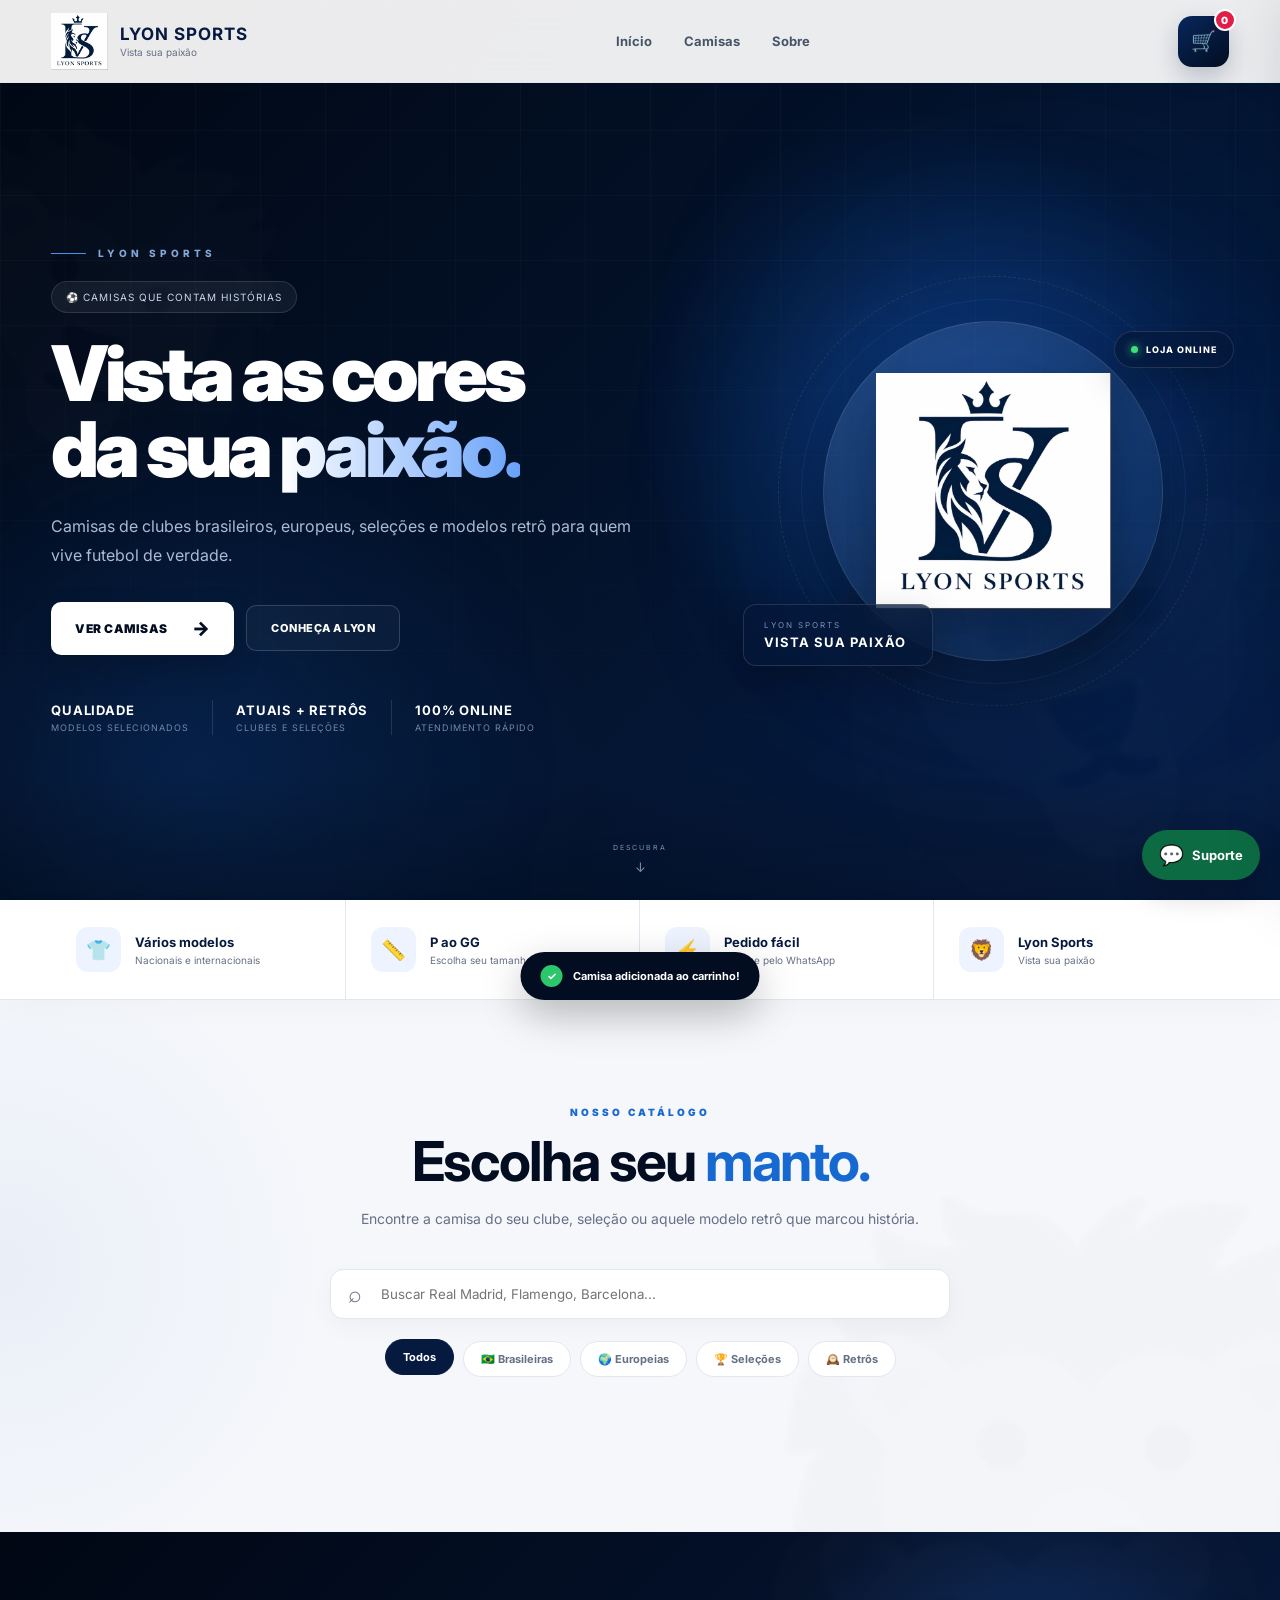
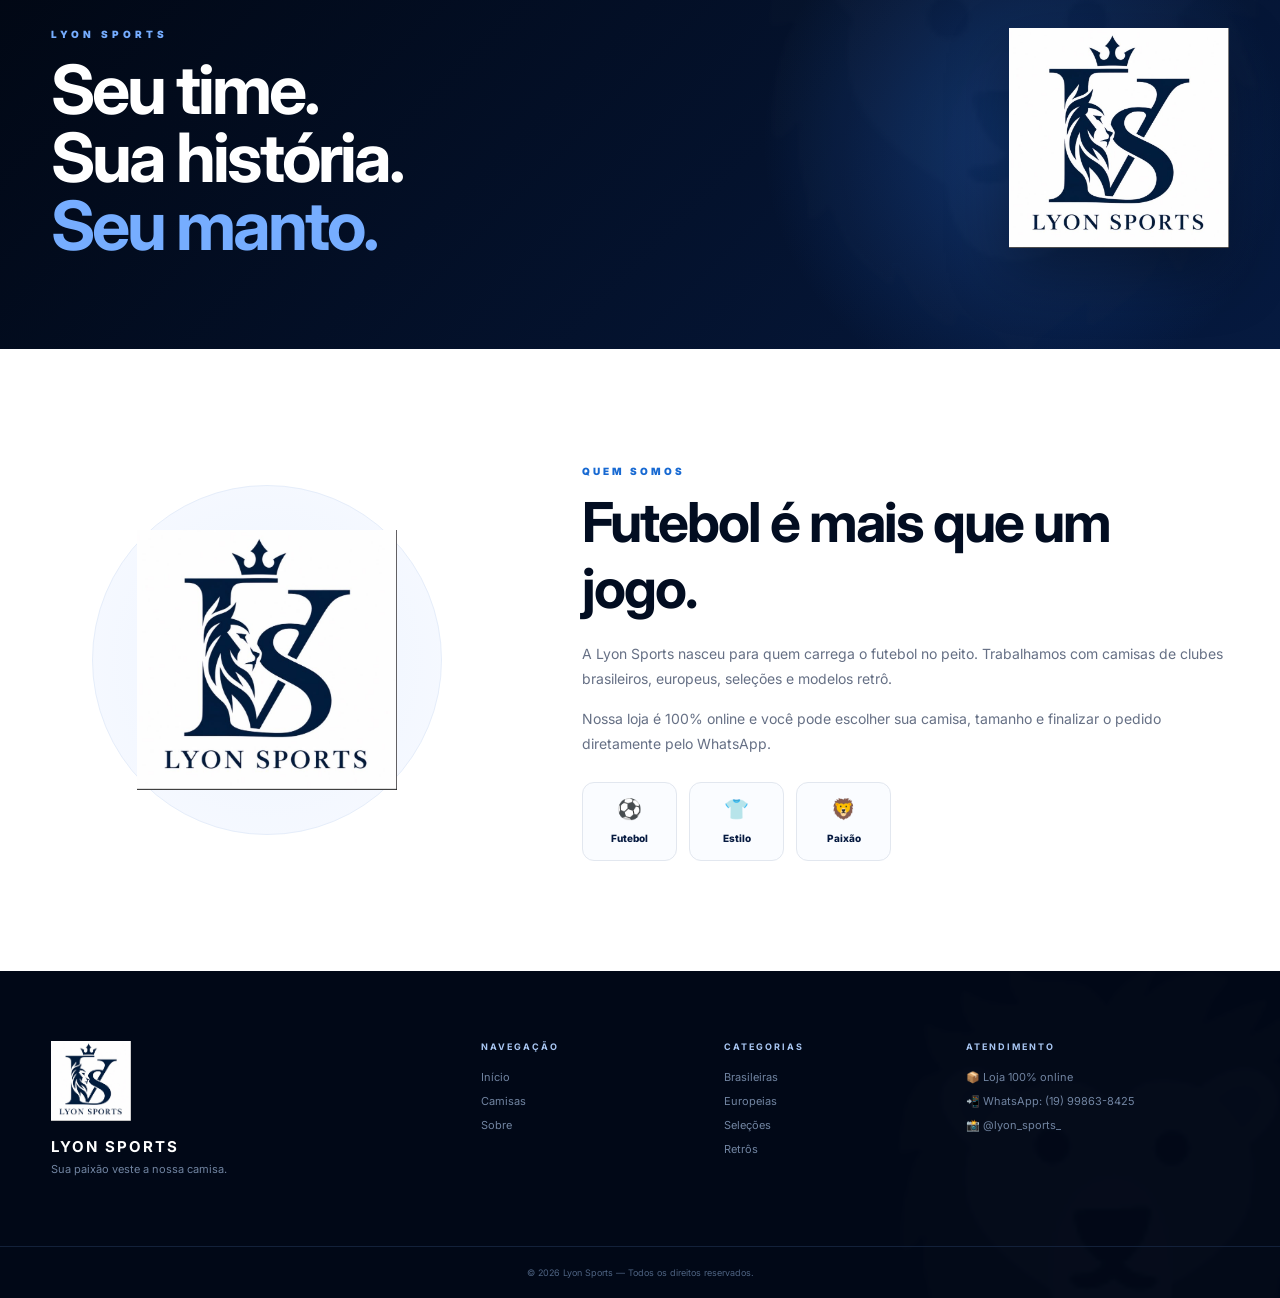
==== commit 6eba4b04: "Atualização Firebase V8" ====
--- a/index.html
+++ b/index.html
@@ -895,6 +895,10 @@
 </div>
 
 
+<script src="https://www.gstatic.com/firebasejs/10.14.1/firebase-app-compat.js"></script>
+<script src="https://www.gstatic.com/firebasejs/10.14.1/firebase-firestore-compat.js"></script>
+<script src="https://www.gstatic.com/firebasejs/10.14.1/firebase-auth-compat.js"></script>
+<script src="firebase-config.js"></script>
 <script src="script.js"></script>
 
 </body>
